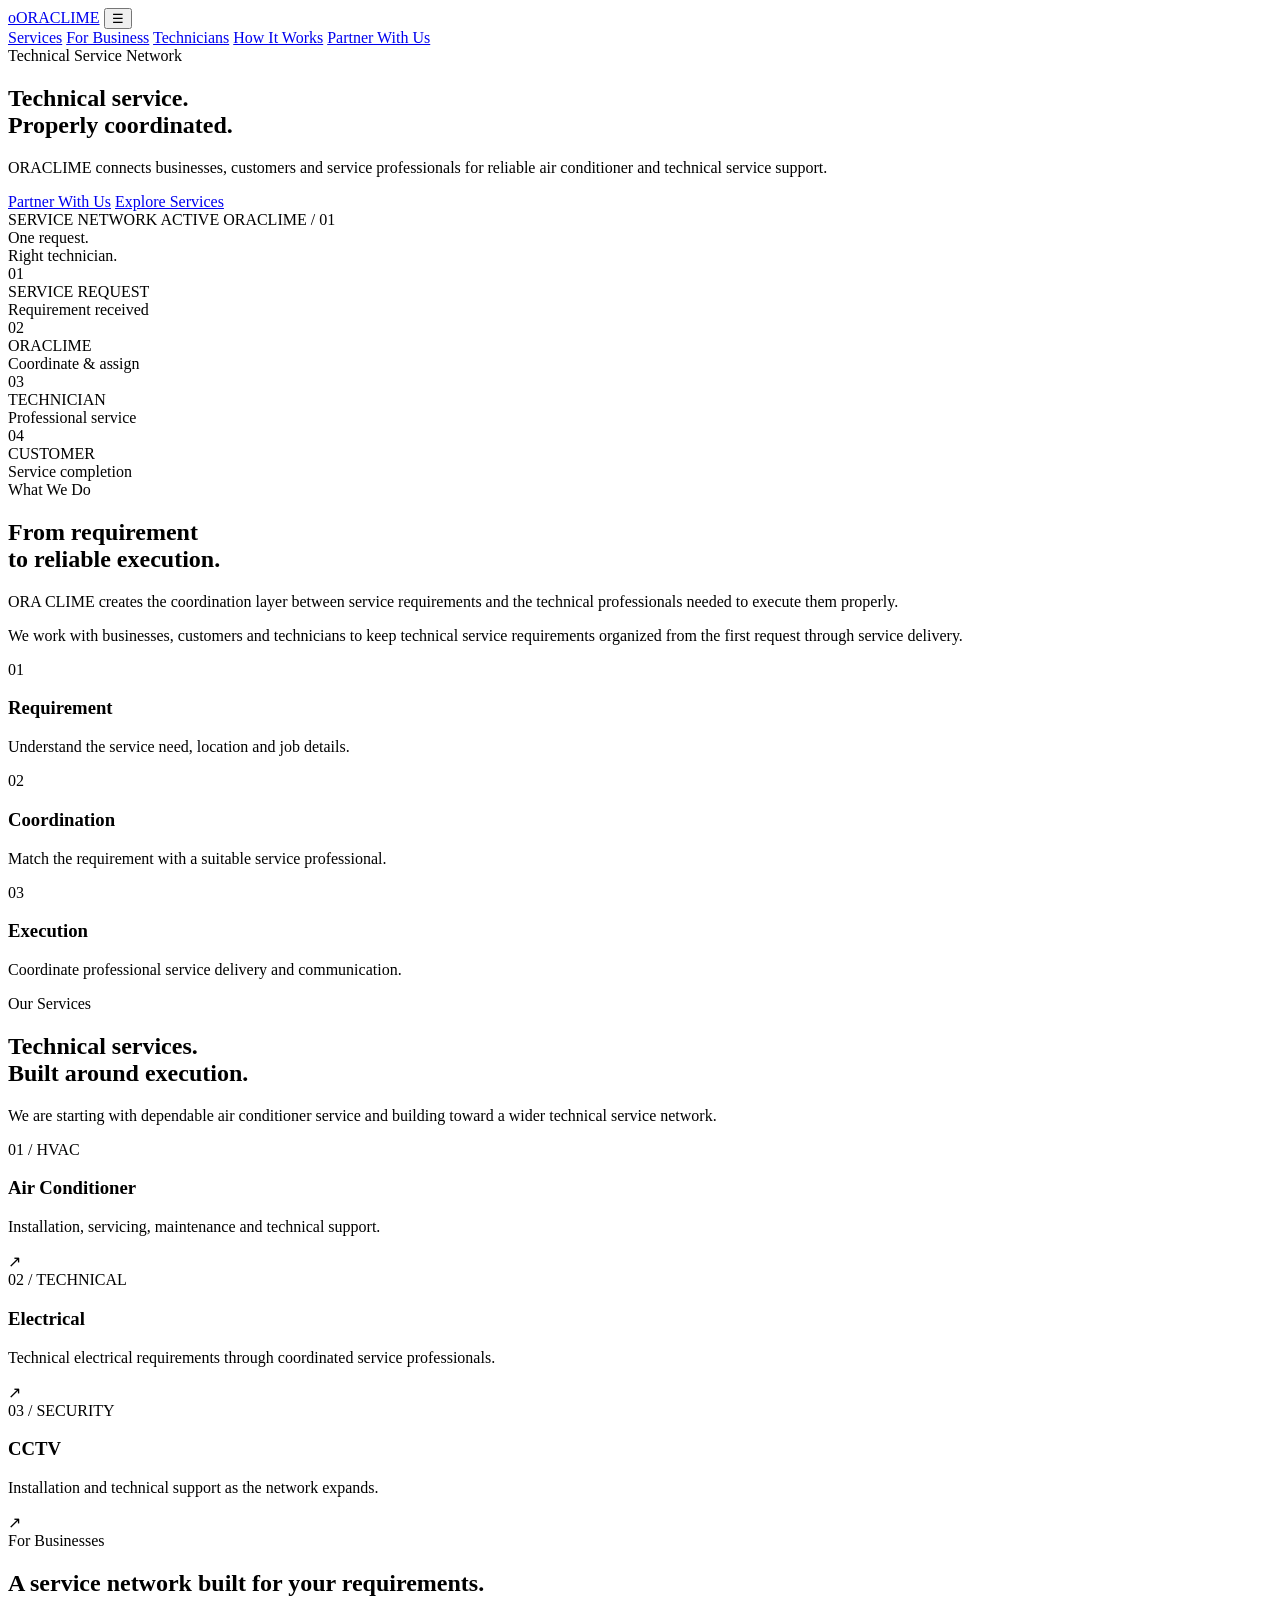
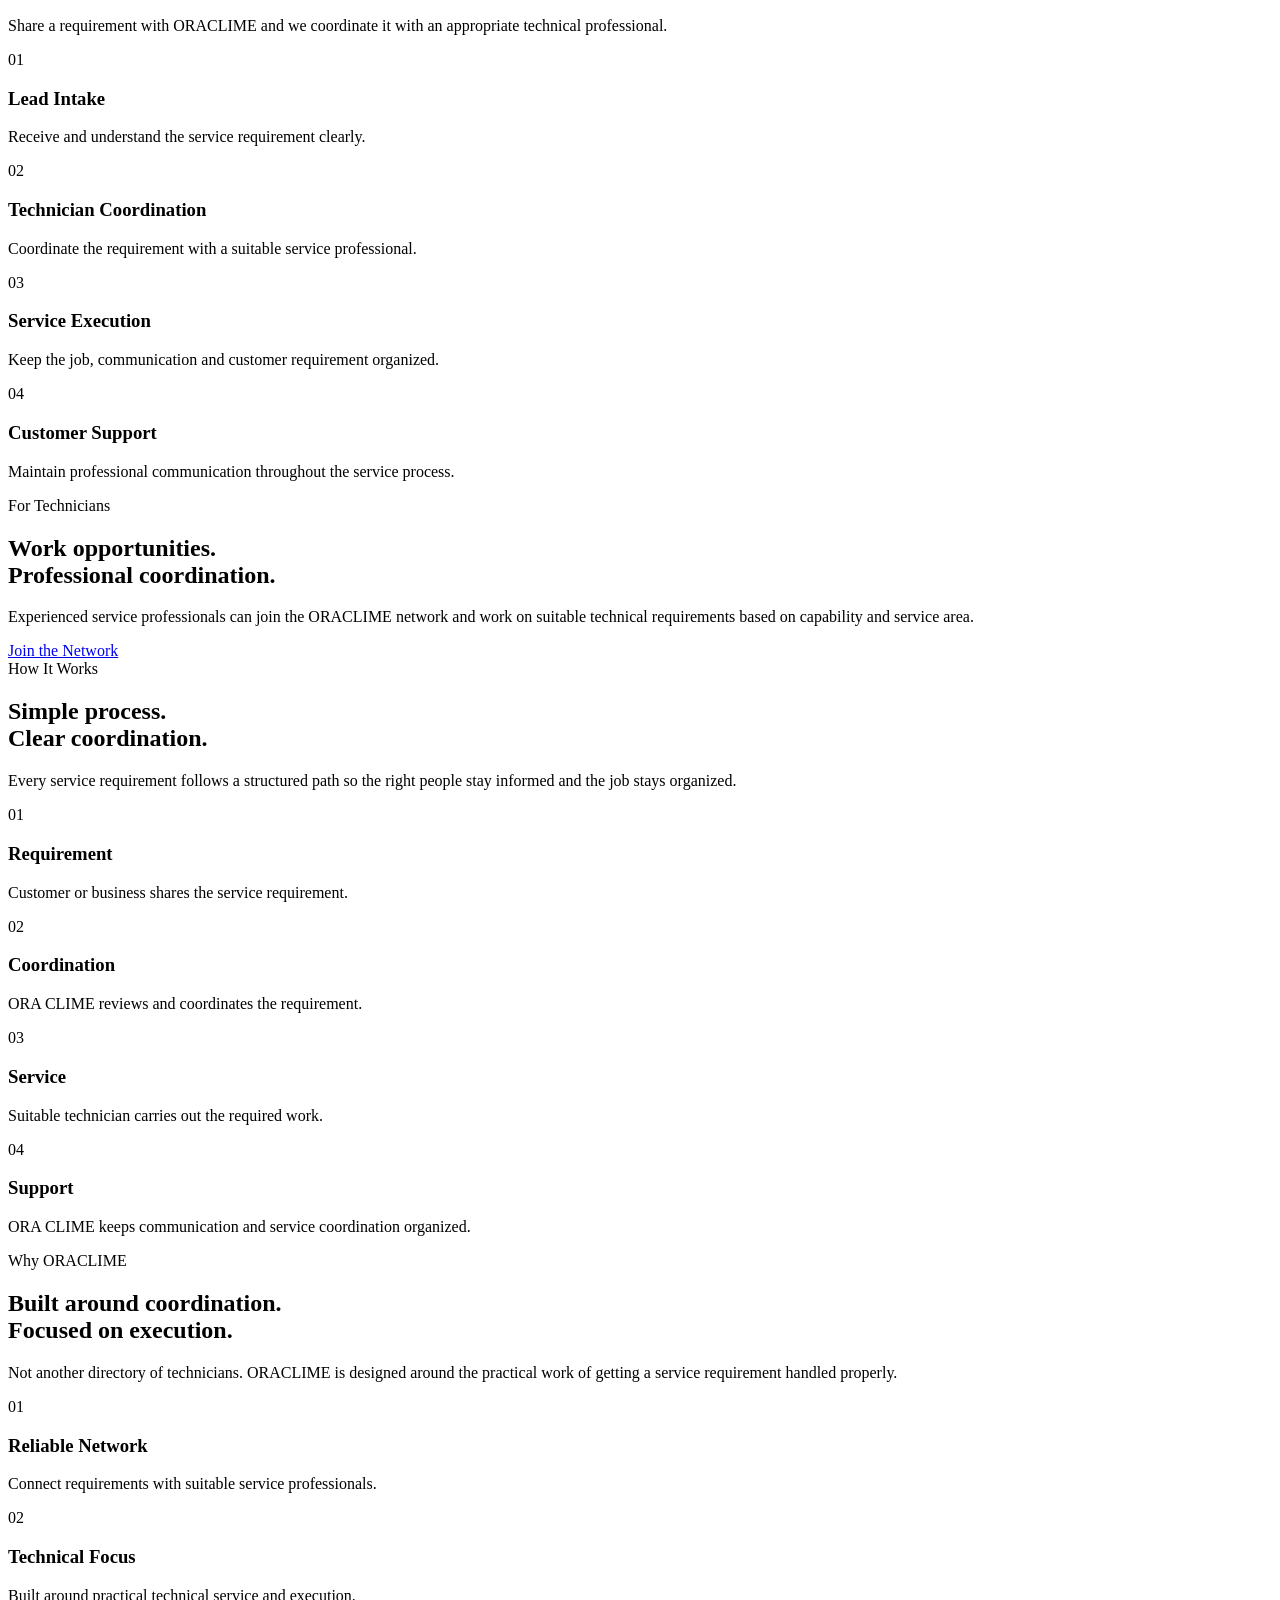
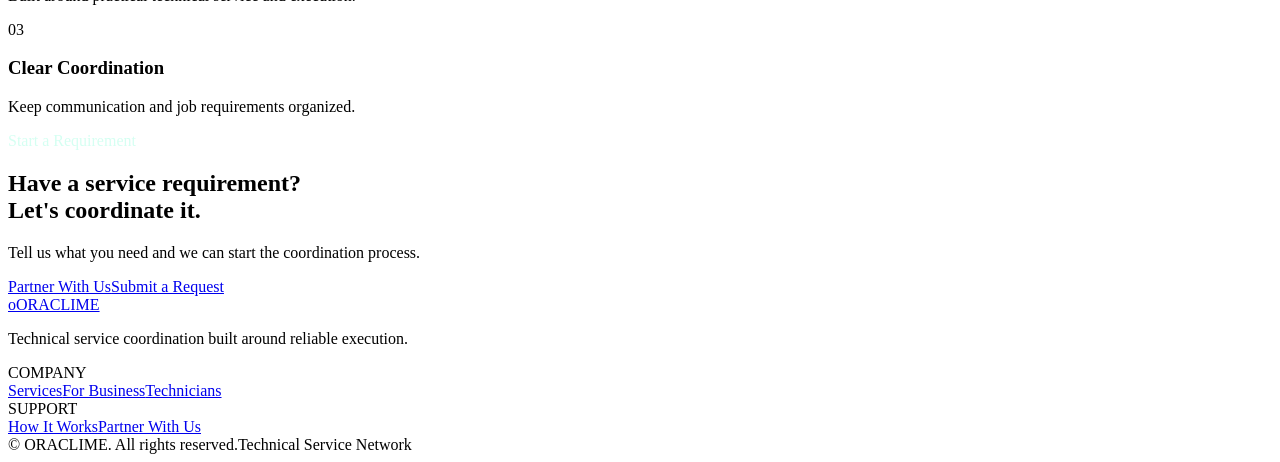
==== index.html @ a4585af8 "Create index.html" ====
<!DOCTYPE html>
<html lang="en">
<head>
<meta charset="UTF-8">
<meta name="viewport" content="width=device-width, initial-scale=1.0">
<title>ORACLIME | Technical Service Network</title>
<meta name="description" content="ORACLIME coordinates reliable HVAC and technical service requirements with suitable service professionals.">
<link rel="stylesheet" href="style.css">
</head>
<body>

<header class="site-header">
  <nav class="nav container">
    <a class="brand" href="index.html"><span class="brand-mark">o</span><span>ORACLIME</span></a>
    <button class="nav-toggle" aria-label="Open menu" onclick="toggleNav()">☰</button>
    <div class="nav-links" id="navLinks">
      <a href="#services">Services</a>
      <a href="#business">For Business</a>
      <a href="#technicians">Technicians</a>
      <a href="#how">How It Works</a>
      <a class="nav-cta" href="partner.html">Partner With Us</a>
    </div>
  </nav>
</header>

<main>
<section class="hero">
  <div class="container hero-grid">
    <div class="hero-copy">
      <div class="eyebrow">Technical Service Network</div>
      <h1>Technical service.<br><span class="accent">Properly coordinated.</span></h1>
      <p>ORACLIME connects businesses, customers and service professionals for reliable air conditioner and technical service support.</p>
      <div class="actions">
        <a class="btn primary" href="partner.html">Partner With Us</a>
        <a class="btn" href="#services">Explore Services</a>
      </div>
    </div>
    <div class="system-panel">
      <div class="system-top">
        <span class="status"><span class="dot"></span> SERVICE NETWORK ACTIVE</span>
        <span>ORACLIME / 01</span>
      </div>
      <div>
        <div class="system-title">One request.<br><span class="accent">Right technician.</span></div>
        <div class="flow">
          <div class="flow-row"><span class="flow-num">01</span><div><div class="flow-label">SERVICE REQUEST</div><div class="flow-text">Requirement received</div></div></div>
          <div class="flow-row"><span class="flow-num">02</span><div><div class="flow-label">ORACLIME</div><div class="flow-text">Coordinate &amp; assign</div></div></div>
          <div class="flow-row"><span class="flow-num">03</span><div><div class="flow-label">TECHNICIAN</div><div class="flow-text">Professional service</div></div></div>
          <div class="flow-row"><span class="flow-num">04</span><div><div class="flow-label">CUSTOMER</div><div class="flow-text">Service completion</div></div></div>
        </div>
      </div>
    </div>
  </div>
</section>

<section class="section" id="business">
  <div class="container">
    <div class="section-head">
      <div><div class="eyebrow">What We Do</div><h2>From requirement<br>to reliable execution.</h2></div>
      <p class="lead">ORA CLIME creates the coordination layer between service requirements and the technical professionals needed to execute them properly.</p>
    </div>
    <div class="split">
      <div>
        <p>We work with businesses, customers and technicians to keep technical service requirements organized from the first request through service delivery.</p>
      </div>
      <div class="number-list">
        <div class="number-item"><span class="number">01</span><div><h3>Requirement</h3><p>Understand the service need, location and job details.</p></div></div>
        <div class="number-item"><span class="number">02</span><div><h3>Coordination</h3><p>Match the requirement with a suitable service professional.</p></div></div>
        <div class="number-item"><span class="number">03</span><div><h3>Execution</h3><p>Coordinate professional service delivery and communication.</p></div></div>
      </div>
    </div>
  </div>
</section>

<section class="section soft" id="services">
  <div class="container">
    <div class="section-head">
      <div><div class="eyebrow">Our Services</div><h2>Technical services.<br>Built around execution.</h2></div>
      <p>We are starting with dependable air conditioner service and building toward a wider technical service network.</p>
    </div>
    <div class="service-grid">
      <div class="service"><span class="service-no">01 / HVAC</span><div><h3>Air Conditioner</h3><p>Installation, servicing, maintenance and technical support.</p></div><span class="service-arrow">↗</span></div>
      <div class="service"><span class="service-no">02 / TECHNICAL</span><div><h3>Electrical</h3><p>Technical electrical requirements through coordinated service professionals.</p></div><span class="service-arrow">↗</span></div>
      <div class="service"><span class="service-no">03 / SECURITY</span><div><h3>CCTV</h3><p>Installation and technical support as the network expands.</p></div><span class="service-arrow">↗</span></div>
    </div>
  </div>
</section>

<section class="section" id="business-details">
  <div class="container">
    <div class="section-head">
      <div><div class="eyebrow">For Businesses</div><h2>A service network built for your requirements.</h2></div>
      <p>Share a requirement with ORACLIME and we coordinate it with an appropriate technical professional.</p>
    </div>
    <div class="number-list">
      <div class="number-item"><span class="number">01</span><div><h3>Lead Intake</h3><p>Receive and understand the service requirement clearly.</p></div></div>
      <div class="number-item"><span class="number">02</span><div><h3>Technician Coordination</h3><p>Coordinate the requirement with a suitable service professional.</p></div></div>
      <div class="number-item"><span class="number">03</span><div><h3>Service Execution</h3><p>Keep the job, communication and customer requirement organized.</p></div></div>
      <div class="number-item"><span class="number">04</span><div><h3>Customer Support</h3><p>Maintain professional communication throughout the service process.</p></div></div>
    </div>
  </div>
</section>

<section class="section soft" id="technicians">
  <div class="container">
    <div class="section-head">
      <div><div class="eyebrow">For Technicians</div><h2>Work opportunities.<br>Professional coordination.</h2></div>
      <p>Experienced service professionals can join the ORACLIME network and work on suitable technical requirements based on capability and service area.</p>
    </div>
    <div class="actions"><a class="btn primary" href="partner.html#partner-form">Join the Network</a></div>
  </div>
</section>

<section class="section dark" id="how">
  <div class="container">
    <div class="section-head">
      <div><div class="eyebrow">How It Works</div><h2>Simple process.<br>Clear coordination.</h2></div>
      <p>Every service requirement follows a structured path so the right people stay informed and the job stays organized.</p>
    </div>
    <div class="principles">
      <div class="principle"><span class="number">01</span><h3>Requirement</h3><p>Customer or business shares the service requirement.</p></div>
      <div class="principle"><span class="number">02</span><h3>Coordination</h3><p>ORA CLIME reviews and coordinates the requirement.</p></div>
      <div class="principle"><span class="number">03</span><h3>Service</h3><p>Suitable technician carries out the required work.</p></div>
      <div class="principle"><span class="number">04</span><h3>Support</h3><p>ORA CLIME keeps communication and service coordination organized.</p></div>
    </div>
  </div>
</section>

<section class="section">
  <div class="container">
    <div class="section-head">
      <div><div class="eyebrow">Why ORACLIME</div><h2>Built around coordination.<br>Focused on execution.</h2></div>
      <p>Not another directory of technicians. ORACLIME is designed around the practical work of getting a service requirement handled properly.</p>
    </div>
    <div class="service-grid">
      <div class="service"><span class="service-no">01</span><div><h3>Reliable Network</h3><p>Connect requirements with suitable service professionals.</p></div></div>
      <div class="service"><span class="service-no">02</span><div><h3>Technical Focus</h3><p>Built around practical technical service and execution.</p></div></div>
      <div class="service"><span class="service-no">03</span><div><h3>Clear Coordination</h3><p>Keep communication and job requirements organized.</p></div></div>
    </div>
  </div>
</section>

<section class="cta">
  <div class="container cta-grid">
    <div><div class="eyebrow" style="color:#d5fff2">Start a Requirement</div><h2>Have a service requirement?<br>Let's coordinate it.</h2><p>Tell us what you need and we can start the coordination process.</p></div>
    <div class="actions"><a class="btn primary" href="partner.html">Partner With Us</a><a class="btn" href="partner.html#partner-form">Submit a Request</a></div>
  </div>
</section>
</main>

<footer class="footer">
  <div class="container">
    <div class="footer-grid">
      <div><a class="brand" href="index.html"><span class="brand-mark">o</span><span>ORACLIME</span></a><p>Technical service coordination built around reliable execution.</p></div>
      <div><div class="footer-title">COMPANY</div><div class="footer-links"><a href="#services">Services</a><a href="#business-details">For Business</a><a href="#technicians">Technicians</a></div></div>
      <div><div class="footer-title">SUPPORT</div><div class="footer-links"><a href="#how">How It Works</a><a href="partner.html">Partner With Us</a></div></div>
    </div>
    <div class="footer-bottom"><span>© ORACLIME. All rights reserved.</span><span>Technical Service Network</span></div>
  </div>
</footer>

<script>
function toggleNav(){document.getElementById('navLinks').classList.toggle('open')}
document.querySelectorAll('.nav-links a').forEach(a=>a.addEventListener('click',()=>document.getElementById('navLinks').classList.remove('open')));
</script>
</body>
</html>
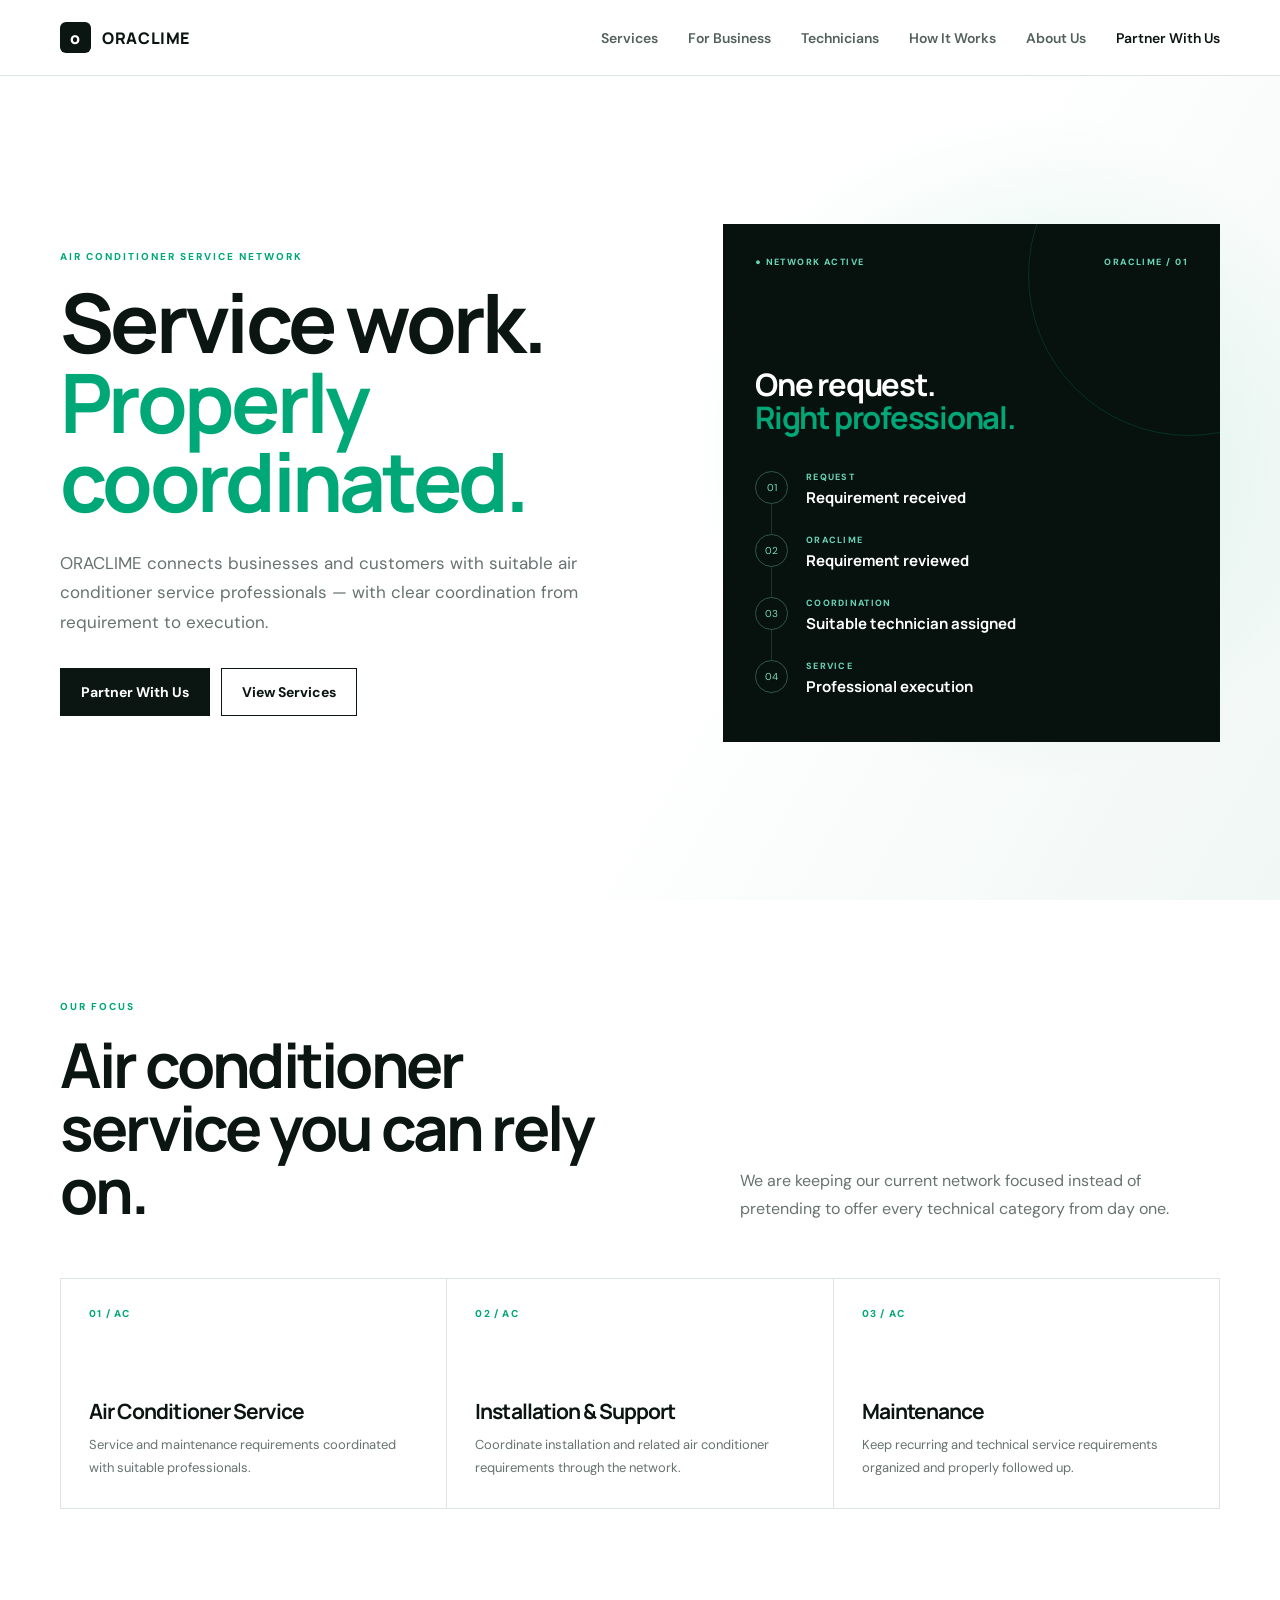
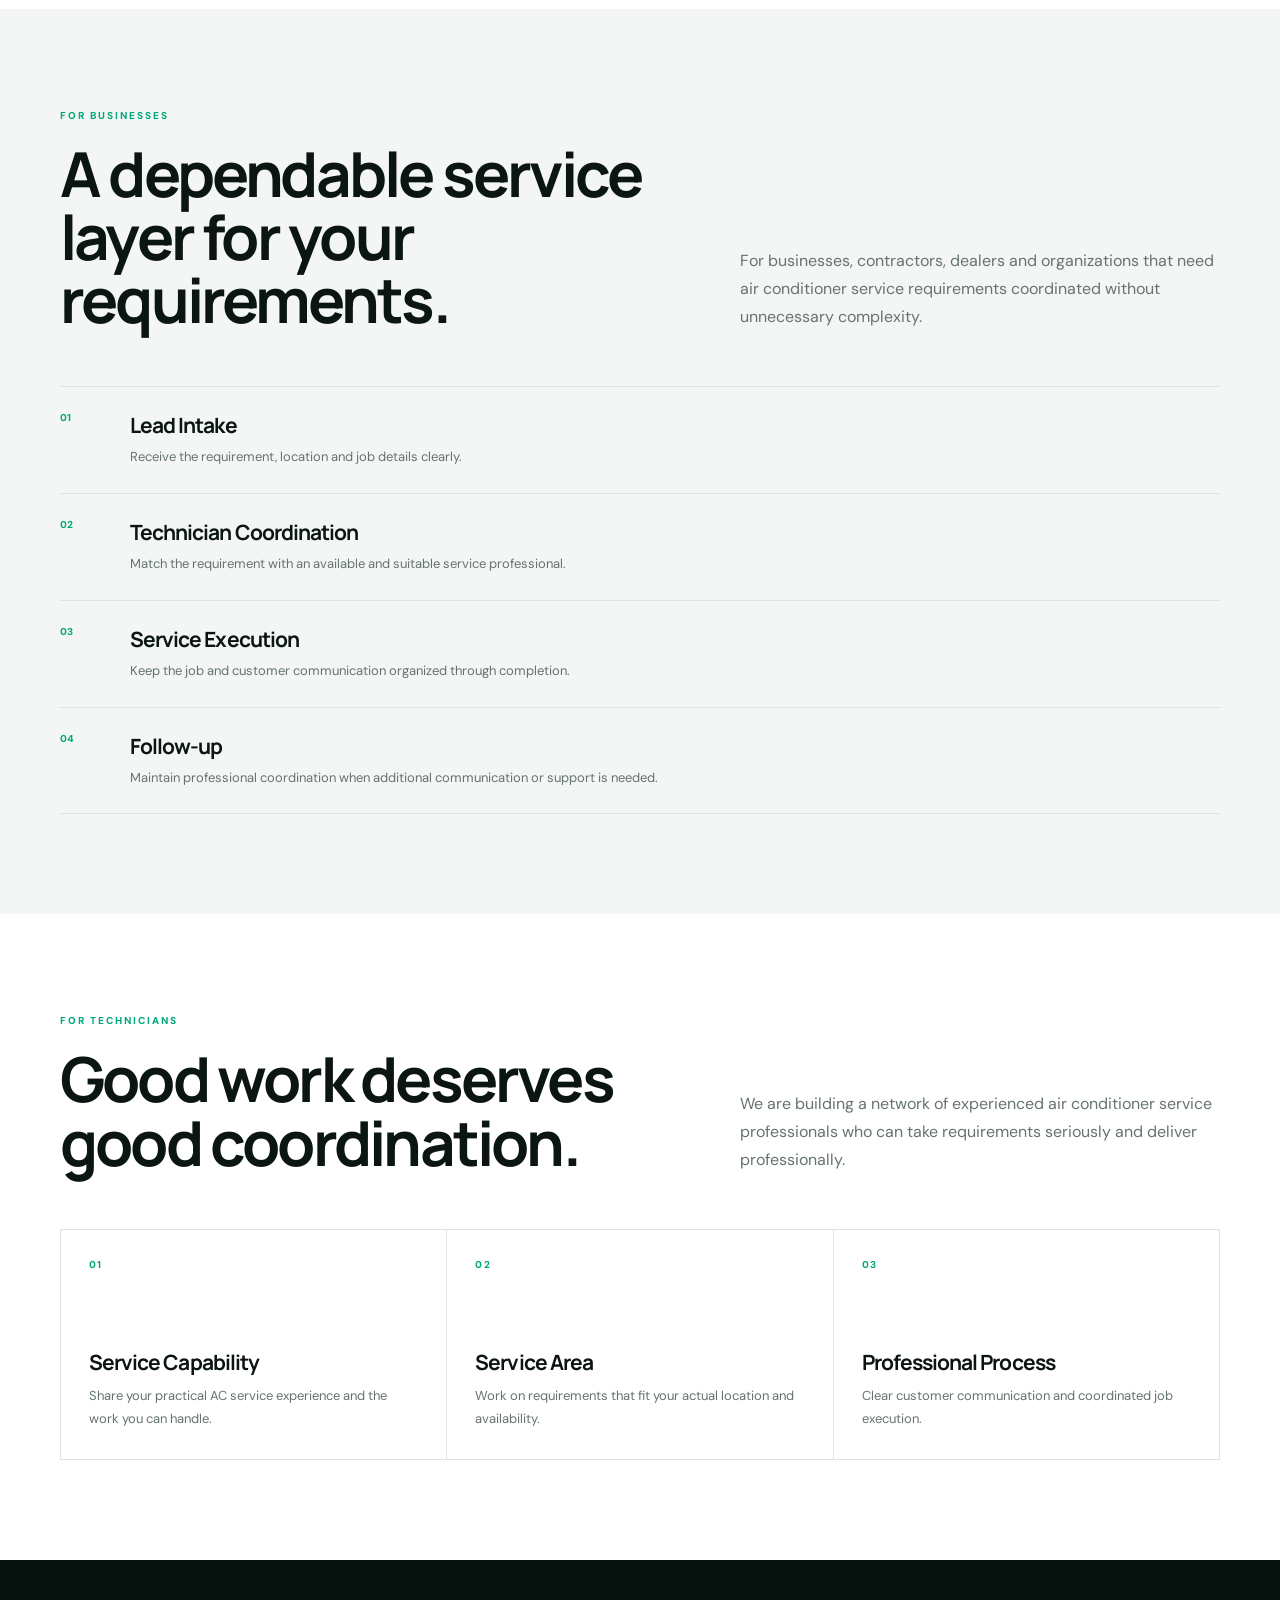
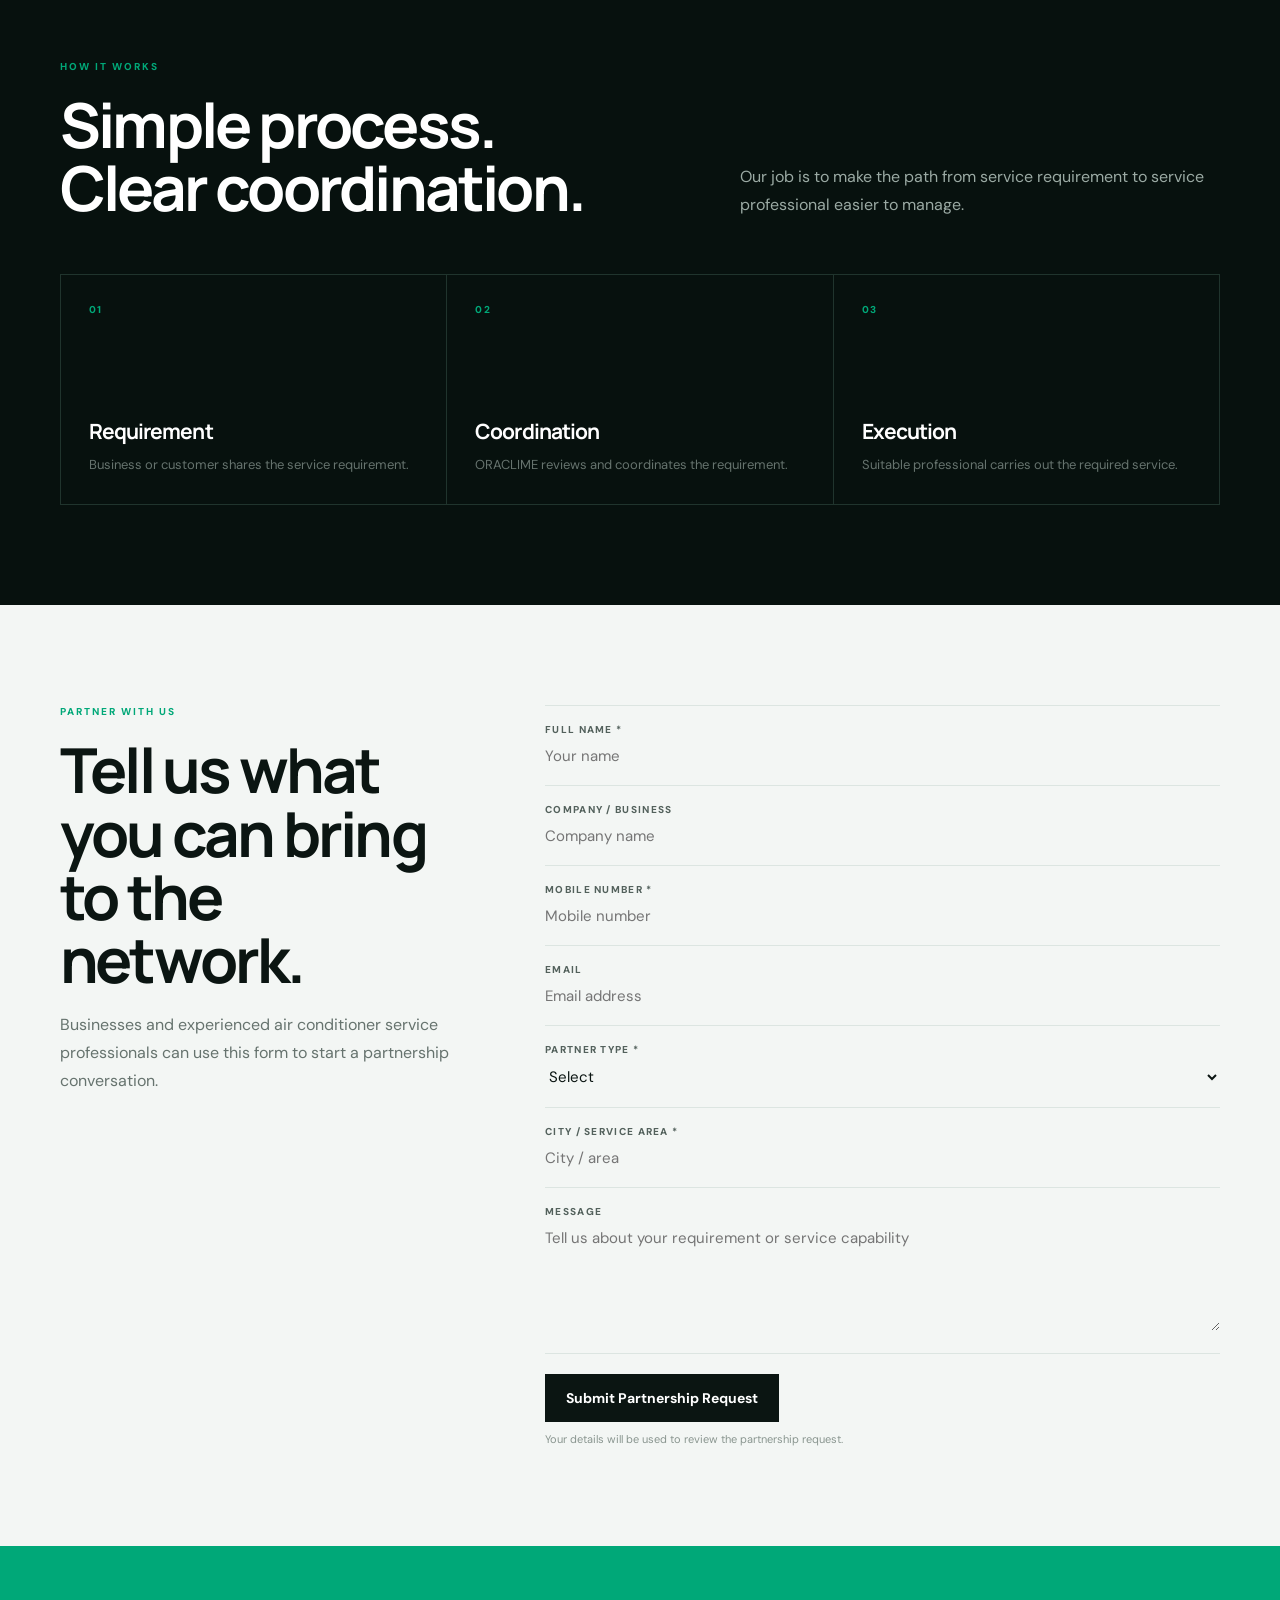
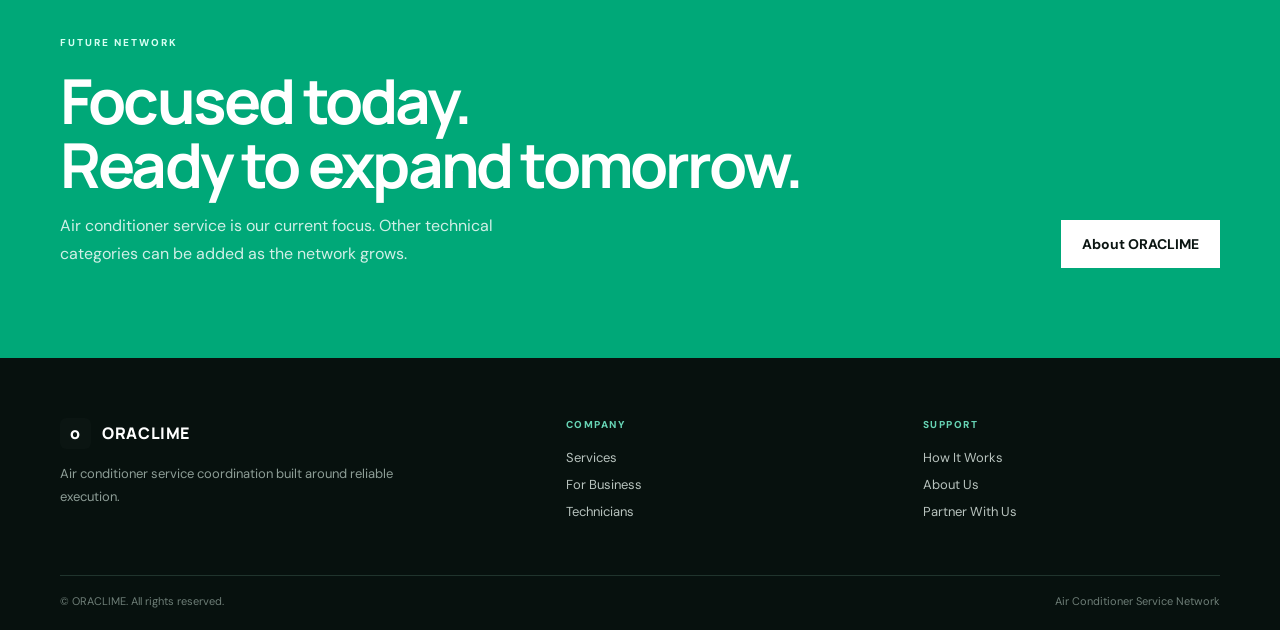
==== commit 46a78fc8: "Add files via upload" ====
--- a/index.html
+++ b/index.html
@@ -1,167 +1,98 @@
-<!DOCTYPE html>
+<!doctype html>
 <html lang="en">
 <head>
-<meta charset="UTF-8">
-<meta name="viewport" content="width=device-width, initial-scale=1.0">
-<title>ORACLIME | Technical Service Network</title>
-<meta name="description" content="ORACLIME coordinates reliable HVAC and technical service requirements with suitable service professionals.">
-<link rel="stylesheet" href="style.css">
+<meta charset="utf-8"><meta name="viewport" content="width=device-width,initial-scale=1">
+<title>ORACLIME | Air Conditioner Service Network</title>
+<meta name="description" content="ORACLIME coordinates air conditioner service requirements with suitable service professionals.">
+<link rel="icon" type="image/svg+xml" href="favicon.svg"><link rel="stylesheet" href="style.css">
 </head>
 <body>
-
-<header class="site-header">
-  <nav class="nav container">
-    <a class="brand" href="index.html"><span class="brand-mark">o</span><span>ORACLIME</span></a>
-    <button class="nav-toggle" aria-label="Open menu" onclick="toggleNav()">☰</button>
-    <div class="nav-links" id="navLinks">
-      <a href="#services">Services</a>
-      <a href="#business">For Business</a>
-      <a href="#technicians">Technicians</a>
-      <a href="#how">How It Works</a>
-      <a class="nav-cta" href="partner.html">Partner With Us</a>
-    </div>
-  </nav>
-</header>
+<header class="header"><nav class="nav container">
+<a class="logo" href="index.html"><span class="logo-mark">o</span>ORACLIME</a>
+<button class="menu" onclick="toggleMenu()">☰</button>
+<div class="links" id="links"><a href="#services">Services</a><a href="#business">For Business</a><a href="#technicians">Technicians</a><a href="#how">How It Works</a><a href="about.html">About Us</a><a class="active" href="#partner">Partner With Us</a></div>
+</nav></header>
 
 <main>
-<section class="hero">
-  <div class="container hero-grid">
-    <div class="hero-copy">
-      <div class="eyebrow">Technical Service Network</div>
-      <h1>Technical service.<br><span class="accent">Properly coordinated.</span></h1>
-      <p>ORACLIME connects businesses, customers and service professionals for reliable air conditioner and technical service support.</p>
-      <div class="actions">
-        <a class="btn primary" href="partner.html">Partner With Us</a>
-        <a class="btn" href="#services">Explore Services</a>
-      </div>
-    </div>
-    <div class="system-panel">
-      <div class="system-top">
-        <span class="status"><span class="dot"></span> SERVICE NETWORK ACTIVE</span>
-        <span>ORACLIME / 01</span>
-      </div>
-      <div>
-        <div class="system-title">One request.<br><span class="accent">Right technician.</span></div>
-        <div class="flow">
-          <div class="flow-row"><span class="flow-num">01</span><div><div class="flow-label">SERVICE REQUEST</div><div class="flow-text">Requirement received</div></div></div>
-          <div class="flow-row"><span class="flow-num">02</span><div><div class="flow-label">ORACLIME</div><div class="flow-text">Coordinate &amp; assign</div></div></div>
-          <div class="flow-row"><span class="flow-num">03</span><div><div class="flow-label">TECHNICIAN</div><div class="flow-text">Professional service</div></div></div>
-          <div class="flow-row"><span class="flow-num">04</span><div><div class="flow-label">CUSTOMER</div><div class="flow-text">Service completion</div></div></div>
-        </div>
-      </div>
-    </div>
-  </div>
-</section>
+<section class="hero"><div class="container hero-grid">
+<div><div class="eyebrow">Air Conditioner Service Network</div><h1>Service work.<br><span class="accent">Properly coordinated.</span></h1>
+<p>ORACLIME connects businesses and customers with suitable air conditioner service professionals — with clear coordination from requirement to execution.</p>
+<div class="actions"><a class="btn primary" href="#partner">Partner With Us</a><a class="btn" href="#services">View Services</a></div></div>
+<div class="panel"><div class="panel-top"><span>● NETWORK ACTIVE</span><span>ORACLIME / 01</span></div>
+<div class="panel-title">One request.<br><span class="accent">Right professional.</span></div>
+<div class="flow">
+<div class="row"><span class="num">01</span><div><div class="label">REQUEST</div><div class="text">Requirement received</div></div></div>
+<div class="row"><span class="num">02</span><div><div class="label">ORACLIME</div><div class="text">Requirement reviewed</div></div></div>
+<div class="row"><span class="num">03</span><div><div class="label">COORDINATION</div><div class="text">Suitable technician assigned</div></div></div>
+<div class="row"><span class="num">04</span><div><div class="label">SERVICE</div><div class="text">Professional execution</div></div></div>
+</div></div>
+</div></section>
 
-<section class="section" id="business">
-  <div class="container">
-    <div class="section-head">
-      <div><div class="eyebrow">What We Do</div><h2>From requirement<br>to reliable execution.</h2></div>
-      <p class="lead">ORA CLIME creates the coordination layer between service requirements and the technical professionals needed to execute them properly.</p>
-    </div>
-    <div class="split">
-      <div>
-        <p>We work with businesses, customers and technicians to keep technical service requirements organized from the first request through service delivery.</p>
-      </div>
-      <div class="number-list">
-        <div class="number-item"><span class="number">01</span><div><h3>Requirement</h3><p>Understand the service need, location and job details.</p></div></div>
-        <div class="number-item"><span class="number">02</span><div><h3>Coordination</h3><p>Match the requirement with a suitable service professional.</p></div></div>
-        <div class="number-item"><span class="number">03</span><div><h3>Execution</h3><p>Coordinate professional service delivery and communication.</p></div></div>
-      </div>
-    </div>
-  </div>
-</section>
+<section class="section" id="services"><div class="container">
+<div class="head"><div><div class="eyebrow">Our Focus</div><h2>Air conditioner service you can rely on.</h2></div><p>We are keeping our current network focused instead of pretending to offer every technical category from day one.</p></div>
+<div class="grid3">
+<div class="card"><span class="no">01 / AC</span><div><h3>Air Conditioner Service</h3><p>Service and maintenance requirements coordinated with suitable professionals.</p></div></div>
+<div class="card"><span class="no">02 / AC</span><div><h3>Installation & Support</h3><p>Coordinate installation and related air conditioner requirements through the network.</p></div></div>
+<div class="card"><span class="no">03 / AC</span><div><h3>Maintenance</h3><p>Keep recurring and technical service requirements organized and properly followed up.</p></div></div>
+</div></div></section>
 
-<section class="section soft" id="services">
-  <div class="container">
-    <div class="section-head">
-      <div><div class="eyebrow">Our Services</div><h2>Technical services.<br>Built around execution.</h2></div>
-      <p>We are starting with dependable air conditioner service and building toward a wider technical service network.</p>
-    </div>
-    <div class="service-grid">
-      <div class="service"><span class="service-no">01 / HVAC</span><div><h3>Air Conditioner</h3><p>Installation, servicing, maintenance and technical support.</p></div><span class="service-arrow">↗</span></div>
-      <div class="service"><span class="service-no">02 / TECHNICAL</span><div><h3>Electrical</h3><p>Technical electrical requirements through coordinated service professionals.</p></div><span class="service-arrow">↗</span></div>
-      <div class="service"><span class="service-no">03 / SECURITY</span><div><h3>CCTV</h3><p>Installation and technical support as the network expands.</p></div><span class="service-arrow">↗</span></div>
-    </div>
-  </div>
-</section>
+<section class="section soft" id="business"><div class="container">
+<div class="head"><div><div class="eyebrow">For Businesses</div><h2>A dependable service layer for your requirements.</h2></div><p>For businesses, contractors, dealers and organizations that need air conditioner service requirements coordinated without unnecessary complexity.</p></div>
+<div class="list">
+<div class="item"><span class="no">01</span><div><h3>Lead Intake</h3><p>Receive the requirement, location and job details clearly.</p></div></div>
+<div class="item"><span class="no">02</span><div><h3>Technician Coordination</h3><p>Match the requirement with an available and suitable service professional.</p></div></div>
+<div class="item"><span class="no">03</span><div><h3>Service Execution</h3><p>Keep the job and customer communication organized through completion.</p></div></div>
+<div class="item"><span class="no">04</span><div><h3>Follow-up</h3><p>Maintain professional coordination when additional communication or support is needed.</p></div></div>
+</div></div></section>
 
-<section class="section" id="business-details">
-  <div class="container">
-    <div class="section-head">
-      <div><div class="eyebrow">For Businesses</div><h2>A service network built for your requirements.</h2></div>
-      <p>Share a requirement with ORACLIME and we coordinate it with an appropriate technical professional.</p>
-    </div>
-    <div class="number-list">
-      <div class="number-item"><span class="number">01</span><div><h3>Lead Intake</h3><p>Receive and understand the service requirement clearly.</p></div></div>
-      <div class="number-item"><span class="number">02</span><div><h3>Technician Coordination</h3><p>Coordinate the requirement with a suitable service professional.</p></div></div>
-      <div class="number-item"><span class="number">03</span><div><h3>Service Execution</h3><p>Keep the job, communication and customer requirement organized.</p></div></div>
-      <div class="number-item"><span class="number">04</span><div><h3>Customer Support</h3><p>Maintain professional communication throughout the service process.</p></div></div>
-    </div>
-  </div>
-</section>
+<section class="section" id="technicians"><div class="container">
+<div class="head"><div><div class="eyebrow">For Technicians</div><h2>Good work deserves good coordination.</h2></div><p>We are building a network of experienced air conditioner service professionals who can take requirements seriously and deliver professionally.</p></div>
+<div class="grid3">
+<div class="card"><span class="no">01</span><div><h3>Service Capability</h3><p>Share your practical AC service experience and the work you can handle.</p></div></div>
+<div class="card"><span class="no">02</span><div><h3>Service Area</h3><p>Work on requirements that fit your actual location and availability.</p></div></div>
+<div class="card"><span class="no">03</span><div><h3>Professional Process</h3><p>Clear customer communication and coordinated job execution.</p></div></div>
+</div></div></section>
 
-<section class="section soft" id="technicians">
-  <div class="container">
-    <div class="section-head">
-      <div><div class="eyebrow">For Technicians</div><h2>Work opportunities.<br>Professional coordination.</h2></div>
-      <p>Experienced service professionals can join the ORACLIME network and work on suitable technical requirements based on capability and service area.</p>
-    </div>
-    <div class="actions"><a class="btn primary" href="partner.html#partner-form">Join the Network</a></div>
-  </div>
-</section>
+<section class="section dark" id="how"><div class="container">
+<div class="head"><div><div class="eyebrow">How It Works</div><h2>Simple process.<br>Clear coordination.</h2></div><p>Our job is to make the path from service requirement to service professional easier to manage.</p></div>
+<div class="grid3" style="border-color:var(--darkline)">
+<div class="card" style="border-color:var(--darkline)"><span class="no">01</span><div><h3>Requirement</h3><p>Business or customer shares the service requirement.</p></div></div>
+<div class="card" style="border-color:var(--darkline)"><span class="no">02</span><div><h3>Coordination</h3><p>ORACLIME reviews and coordinates the requirement.</p></div></div>
+<div class="card" style="border-color:var(--darkline)"><span class="no">03</span><div><h3>Execution</h3><p>Suitable professional carries out the required service.</p></div></div>
+</div></div></section>
 
-<section class="section dark" id="how">
-  <div class="container">
-    <div class="section-head">
-      <div><div class="eyebrow">How It Works</div><h2>Simple process.<br>Clear coordination.</h2></div>
-      <p>Every service requirement follows a structured path so the right people stay informed and the job stays organized.</p>
-    </div>
-    <div class="principles">
-      <div class="principle"><span class="number">01</span><h3>Requirement</h3><p>Customer or business shares the service requirement.</p></div>
-      <div class="principle"><span class="number">02</span><h3>Coordination</h3><p>ORA CLIME reviews and coordinates the requirement.</p></div>
-      <div class="principle"><span class="number">03</span><h3>Service</h3><p>Suitable technician carries out the required work.</p></div>
-      <div class="principle"><span class="number">04</span><h3>Support</h3><p>ORA CLIME keeps communication and service coordination organized.</p></div>
-    </div>
-  </div>
-</section>
+<section class="section soft" id="partner"><div class="container form-grid">
+<div><div class="eyebrow">Partner With Us</div><h2>Tell us what you can bring to the network.</h2><p style="margin-top:20px">Businesses and experienced air conditioner service professionals can use this form to start a partnership conversation.</p></div>
+<form class="form" id="partnerForm">
+<div class="field"><label>Full Name *</label><input name="name" required placeholder="Your name"></div>
+<div class="field"><label>Company / Business</label><input name="company" placeholder="Company name"></div>
+<div class="field"><label>Mobile Number *</label><input name="phone" type="tel" required placeholder="Mobile number"></div>
+<div class="field"><label>Email</label><input name="email" type="email" placeholder="Email address"></div>
+<div class="field"><label>Partner Type *</label><select name="partner_type" required><option value="">Select</option><option>Business / Company</option><option>AC Service Professional</option><option>Service Partner</option></select></div>
+<div class="field"><label>City / Service Area *</label><input name="city" required placeholder="City / area"></div>
+<div class="field"><label>Message</label><textarea name="message" placeholder="Tell us about your requirement or service capability"></textarea></div>
+<div class="form-actions"><button class="btn primary" type="submit">Submit Partnership Request</button><div class="form-note">Your details will be used to review the partnership request.</div><div class="success" id="success">Request submitted successfully.</div></div>
+</form></div></section>
 
-<section class="section">
-  <div class="container">
-    <div class="section-head">
-      <div><div class="eyebrow">Why ORACLIME</div><h2>Built around coordination.<br>Focused on execution.</h2></div>
-      <p>Not another directory of technicians. ORACLIME is designed around the practical work of getting a service requirement handled properly.</p>
-    </div>
-    <div class="service-grid">
-      <div class="service"><span class="service-no">01</span><div><h3>Reliable Network</h3><p>Connect requirements with suitable service professionals.</p></div></div>
-      <div class="service"><span class="service-no">02</span><div><h3>Technical Focus</h3><p>Built around practical technical service and execution.</p></div></div>
-      <div class="service"><span class="service-no">03</span><div><h3>Clear Coordination</h3><p>Keep communication and job requirements organized.</p></div></div>
-    </div>
-  </div>
-</section>
-
-<section class="cta">
-  <div class="container cta-grid">
-    <div><div class="eyebrow" style="color:#d5fff2">Start a Requirement</div><h2>Have a service requirement?<br>Let's coordinate it.</h2><p>Tell us what you need and we can start the coordination process.</p></div>
-    <div class="actions"><a class="btn primary" href="partner.html">Partner With Us</a><a class="btn" href="partner.html#partner-form">Submit a Request</a></div>
-  </div>
-</section>
+<section class="cta"><div class="container cta-grid"><div><div class="eyebrow" style="color:#d5fff2">Future Network</div><h2>Focused today.<br>Ready to expand tomorrow.</h2><p>Air conditioner service is our current focus. Other technical categories can be added as the network grows.</p></div><a class="btn primary" href="about.html">About ORACLIME</a></div></section>
 </main>
 
-<footer class="footer">
-  <div class="container">
-    <div class="footer-grid">
-      <div><a class="brand" href="index.html"><span class="brand-mark">o</span><span>ORACLIME</span></a><p>Technical service coordination built around reliable execution.</p></div>
-      <div><div class="footer-title">COMPANY</div><div class="footer-links"><a href="#services">Services</a><a href="#business-details">For Business</a><a href="#technicians">Technicians</a></div></div>
-      <div><div class="footer-title">SUPPORT</div><div class="footer-links"><a href="#how">How It Works</a><a href="partner.html">Partner With Us</a></div></div>
-    </div>
-    <div class="footer-bottom"><span>© ORACLIME. All rights reserved.</span><span>Technical Service Network</span></div>
-  </div>
-</footer>
+<footer class="footer"><div class="container"><div class="footer-grid">
+<div><a class="logo" href="index.html"><span class="logo-mark">o</span>ORACLIME</a><p>Air conditioner service coordination built around reliable execution.</p></div>
+<div><div class="footer-title">COMPANY</div><div class="footer-links"><a href="#services">Services</a><a href="#business">For Business</a><a href="#technicians">Technicians</a></div></div>
+<div><div class="footer-title">SUPPORT</div><div class="footer-links"><a href="#how">How It Works</a><a href="about.html">About Us</a><a href="#partner">Partner With Us</a></div></div>
+</div><div class="bottom"><span>© ORACLIME. All rights reserved.</span><span>Air Conditioner Service Network</span></div></div></footer>
 
 <script>
-function toggleNav(){document.getElementById('navLinks').classList.toggle('open')}
-document.querySelectorAll('.nav-links a').forEach(a=>a.addEventListener('click',()=>document.getElementById('navLinks').classList.remove('open')));
+function toggleMenu(){document.getElementById('links').classList.toggle('open')}
+document.querySelectorAll('.links a').forEach(a=>a.addEventListener('click',()=>document.getElementById('links').classList.remove('open')));
+const SCRIPT_URL=''; // Paste your Google Apps Script Web App URL here when ready.
+document.getElementById('partnerForm').addEventListener('submit',async function(e){
+ e.preventDefault();
+ const success=document.getElementById('success');
+ if(!SCRIPT_URL){success.textContent='Form is ready. Google Sheets connection will work after the Apps Script Web App URL is added.';success.style.display='block';return;}
+ try{const data=Object.fromEntries(new FormData(this).entries());await fetch(SCRIPT_URL,{method:'POST',mode:'no-cors',body:JSON.stringify(data)});this.reset();success.textContent='Request submitted successfully.';success.style.display='block';}
+ catch(err){success.textContent='Could not submit right now. Please try again.';success.style.display='block';}
+});
 </script>
-</body>
-</html>
+</body></html>
--- a/style.css
+++ b/style.css
@@ -0,0 +1,69 @@
+
+@import url('https://fonts.googleapis.com/css2?family=DM+Sans:wght@400;500;600;700&family=Manrope:wght@600;700;800&display=swap');
+
+:root{
+  --ink:#0b1512; --ink2:#14201c; --green:#00a878; --green2:#087d60;
+  --muted:#66736e; --line:#dce5e1; --soft:#f3f6f4; --dark:#07110e;
+  --darkline:#20342d; --max:1160px;
+}
+*{box-sizing:border-box}
+html{scroll-behavior:smooth}
+body{margin:0;color:var(--ink);background:#fff;font-family:"DM Sans",sans-serif}
+a{text-decoration:none;color:inherit}
+button,input,select,textarea{font:inherit}
+.container{width:min(var(--max),calc(100% - 40px));margin:auto}
+h1,h2,h3{font-family:"Manrope",sans-serif;letter-spacing:-.045em;margin:0}
+h1{font-size:clamp(48px,7vw,82px);line-height:.97}
+h2{font-size:clamp(38px,5.2vw,62px);line-height:1.02}
+h3{font-size:21px}
+p{margin:0;color:var(--muted);line-height:1.75}
+.eyebrow{font-size:10px;letter-spacing:.2em;font-weight:800;color:var(--green);margin-bottom:20px;text-transform:uppercase}
+.accent{color:var(--green)}
+.header{height:76px;border-bottom:1px solid var(--line);position:sticky;top:0;z-index:20;background:rgba(255,255,255,.94);backdrop-filter:blur(12px)}
+.nav{height:100%;display:flex;align-items:center;justify-content:space-between}
+.logo{display:flex;align-items:center;gap:11px;font:800 16px "Manrope";letter-spacing:.04em}
+.logo-mark{width:31px;height:31px;border-radius:6px;background:var(--ink);color:#fff;display:grid;place-items:center}
+.links{display:flex;gap:30px;align-items:center;font-size:14px;font-weight:600;color:#53615c}
+.links a:hover,.links a.active{color:var(--ink)}
+.menu{display:none;border:0;background:none;font-size:24px}
+.hero{min-height:calc(100vh - 76px);padding:75px 0 85px;display:grid;align-items:center;background:radial-gradient(circle at 80% 45%,rgba(0,168,120,.13),transparent 30%),linear-gradient(120deg,#fff 0%,#fff 58%,#f0f7f4 100%)}
+.hero-grid{display:grid;grid-template-columns:1.08fr .92fr;gap:80px;align-items:center}
+.hero p{font-size:17px;max-width:650px;margin:27px 0 30px}
+.actions{display:flex;gap:11px;flex-wrap:wrap}
+.btn{min-height:48px;padding:0 20px;border:1px solid var(--ink);display:inline-flex;align-items:center;justify-content:center;font-size:14px;font-weight:700;cursor:pointer}
+.btn.primary{background:var(--ink);color:#fff}.btn.primary:hover{background:var(--green);border-color:var(--green)}
+.btn:hover{background:var(--soft)}
+.panel{background:var(--dark);color:#fff;min-height:455px;padding:32px;position:relative;overflow:hidden}
+.panel:after{content:"";position:absolute;width:320px;height:320px;border:1px solid rgba(0,168,120,.22);border-radius:50%;right:-130px;top:-110px}
+.panel-top{display:flex;justify-content:space-between;font-size:9px;letter-spacing:.16em;font-weight:800;color:#69d6b5}
+.panel-title{font:700 31px/1.05 "Manrope";letter-spacing:-.04em;margin-top:100px}
+.flow{margin-top:25px;position:relative}.flow:before{content:"";position:absolute;left:16px;top:16px;bottom:16px;width:1px;background:var(--darkline)}
+.row{display:grid;grid-template-columns:34px 1fr;gap:17px;padding:13px 0;position:relative}
+.num{width:33px;height:33px;border:1px solid #31564b;border-radius:50%;display:grid;place-items:center;font-size:10px;color:#76ddbd;background:var(--dark)}
+.label{font-size:9px;letter-spacing:.14em;color:#68d2b2;font-weight:800;margin-bottom:4px}.text{font:700 15px "Manrope"}
+.section{padding:100px 0}.soft{background:var(--soft)}.dark{background:var(--dark);color:#fff}
+.head{display:grid;grid-template-columns:1fr .8fr;gap:80px;align-items:end;margin-bottom:55px}
+.head p{max-width:480px}
+.grid3{display:grid;grid-template-columns:repeat(3,1fr);border-left:1px solid var(--line);border-top:1px solid var(--line)}
+.card{padding:28px;min-height:230px;border-right:1px solid var(--line);border-bottom:1px solid var(--line);display:flex;flex-direction:column;justify-content:space-between}
+.card .no{font-size:10px;color:var(--green);font-weight:800;letter-spacing:.12em}.card p{font-size:13px;margin-top:9px}
+.list{border-top:1px solid var(--line)}.item{display:grid;grid-template-columns:50px 1fr;gap:20px;padding:24px 0;border-bottom:1px solid var(--line)}
+.item .no{font-size:10px;color:var(--green);font-weight:800}.item p{font-size:13px;margin-top:7px}
+.dark .list{border-color:var(--darkline)}.dark .item{border-color:var(--darkline)}.dark .item p{color:#9baaa4}
+.dark .head p{color:#9baaa4}
+.cta{padding:90px 0;background:var(--green);color:#fff}.cta-grid{display:flex;align-items:end;justify-content:space-between;gap:40px}.cta p{color:rgba(255,255,255,.82);max-width:500px;margin-top:16px}.cta .btn.primary{background:#fff;color:var(--ink);border-color:#fff}
+.footer{background:var(--dark);color:#fff;padding:60px 0 22px}.footer-grid{display:grid;grid-template-columns:1.5fr 1fr 1fr;gap:60px;padding-bottom:55px}.footer p{font-size:13px;color:#8d9d96;max-width:350px;margin-top:14px}.footer-title{font-size:10px;color:#67d4b5;font-weight:800;letter-spacing:.15em;margin-bottom:18px}.footer-links{display:grid;gap:10px;font-size:13px;color:#b8c3be}.bottom{border-top:1px solid var(--darkline);padding-top:18px;color:#6e7e77;font-size:11px;display:flex;justify-content:space-between}
+.page-hero{padding:85px 0 80px;background:linear-gradient(120deg,#fff,#f1f7f4)}.page-grid{display:grid;grid-template-columns:1fr .72fr;gap:90px;align-items:end}.page-hero p{font-size:17px;max-width:650px;margin-top:24px}
+.note{border-left:2px solid var(--green);padding-left:23px}.note strong{font:700 20px "Manrope"}
+.form-grid{display:grid;grid-template-columns:.75fr 1.25fr;gap:80px;align-items:start}.form{border-top:1px solid var(--line)}
+.field{padding:17px 0;border-bottom:1px solid var(--line)}.field label{display:block;font-size:10px;letter-spacing:.13em;text-transform:uppercase;font-weight:800;color:#53615c;margin-bottom:8px}.field input,.field select,.field textarea{width:100%;border:0;outline:0;background:transparent;padding:2px 0;color:var(--ink);font-size:15px}.field textarea{min-height:105px;resize:vertical}.form-actions{padding-top:20px}.form-note{font-size:11px;color:#89958f;margin-top:10px}
+.success{display:none;margin-top:15px;padding:13px 15px;background:#e8f6f1;color:#087d60;font-size:13px;font-weight:600}
+@media(max-width:850px){
+ .links{gap:17px}.hero-grid,.page-grid,.form-grid,.head{grid-template-columns:1fr;gap:40px}.hero{min-height:auto}.panel{min-height:420px}
+ .grid3{grid-template-columns:1fr 1fr}.cta-grid{display:grid;grid-template-columns:1fr}.footer-grid{grid-template-columns:1fr 1fr}
+}
+@media(max-width:650px){
+ .container{width:calc(100% - 32px)}.header{height:68px}.menu{display:block}.links{display:none;position:absolute;top:68px;left:0;right:0;background:#fff;border-bottom:1px solid var(--line);padding:12px 16px;flex-direction:column;align-items:stretch;gap:0}.links.open{display:flex}.links a{padding:12px 3px}
+ h1{font-size:47px}.hero{padding:60px 0}.section{padding:72px 0}.page-hero{padding:65px 0}.panel{padding:25px}.panel-title{margin-top:80px}
+ .grid3{grid-template-columns:1fr}.card{min-height:200px}.footer-grid{grid-template-columns:1fr;gap:32px}.bottom{display:grid;gap:8px}
+}
